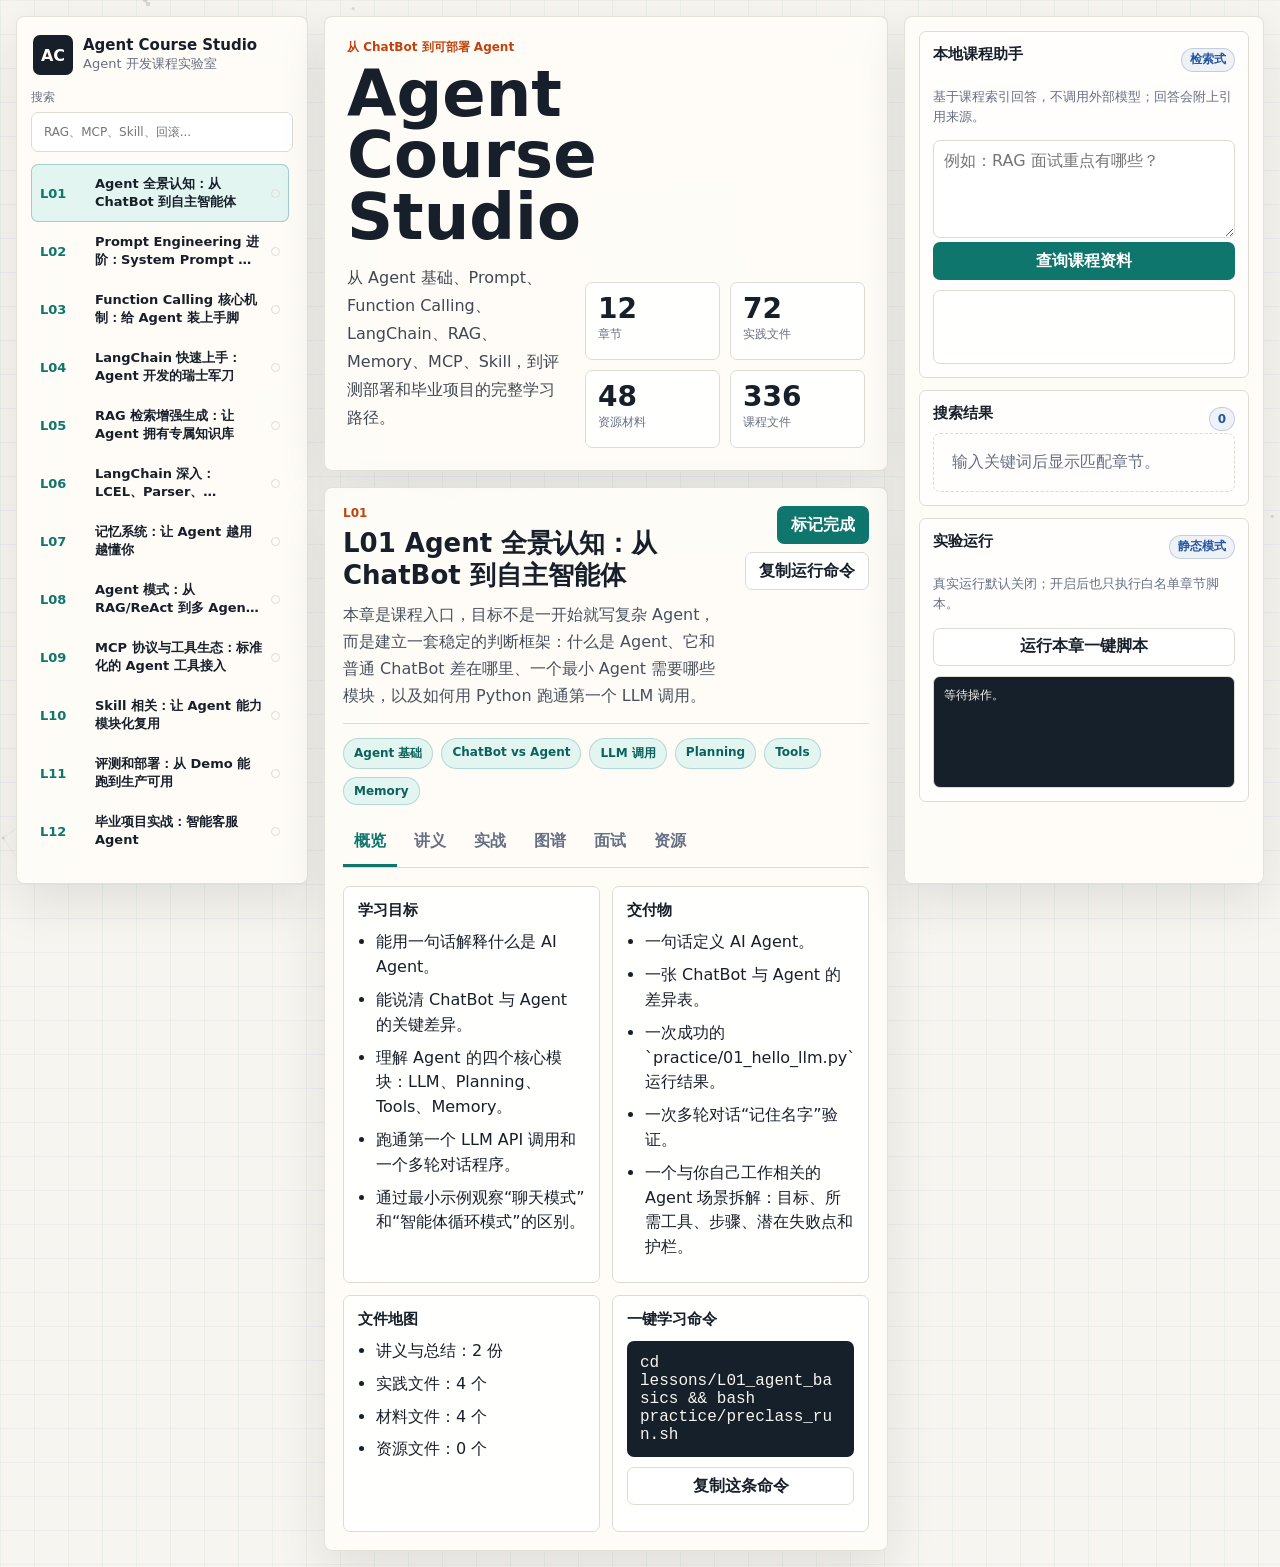
==== apps/agent_course_studio/web/index.html @ 4193399b "Add Agent Course Studio web lab" ====
<!doctype html>
<html lang="zh-CN">
  <head>
    <meta charset="utf-8" />
    <meta name="viewport" content="width=device-width, initial-scale=1" />
    <title>Agent Course Studio</title>
    <link rel="stylesheet" href="./styles.css" />
  </head>
  <body>
    <canvas id="flowCanvas" aria-hidden="true"></canvas>

    <div class="app-shell">
      <aside class="sidebar" aria-label="课程导航">
        <div class="brand">
          <div class="brand-mark">AC</div>
          <div>
            <div class="brand-title">Agent Course Studio</div>
            <div class="brand-subtitle">Agent 开发课程实验室</div>
          </div>
        </div>

        <label class="search-box">
          <span>搜索</span>
          <input id="globalSearch" type="search" placeholder="RAG、MCP、Skill、回滚..." autocomplete="off" />
        </label>

        <nav id="lessonNav" class="lesson-nav"></nav>
      </aside>

      <main class="main">
        <section class="hero-panel">
          <div class="hero-copy">
            <p class="eyebrow">从 ChatBot 到可部署 Agent</p>
            <h1 id="courseTitle">Agent Course Studio</h1>
            <p id="courseDescription" class="hero-description">
              正在加载课程内容...
            </p>
          </div>
          <div id="courseStats" class="stats-grid" aria-label="课程统计"></div>
        </section>

        <section class="workspace">
          <div class="lesson-header">
            <div>
              <p id="lessonCode" class="eyebrow">L01</p>
              <h2 id="lessonTitle">加载中</h2>
              <p id="lessonIntro" class="lesson-intro"></p>
            </div>
            <div class="lesson-actions">
              <button id="toggleDone" class="primary-action" type="button">标记完成</button>
              <button id="copyCommand" class="secondary-action" type="button">复制运行命令</button>
            </div>
          </div>

          <div id="topicPills" class="topic-pills"></div>

          <div class="tabs" role="tablist" aria-label="章节内容">
            <button class="tab active" data-tab="overview" type="button">概览</button>
            <button class="tab" data-tab="lecture" type="button">讲义</button>
            <button class="tab" data-tab="practice" type="button">实战</button>
            <button class="tab" data-tab="trace" type="button">图谱</button>
            <button class="tab" data-tab="interview" type="button">面试</button>
            <button class="tab" data-tab="resources" type="button">资源</button>
          </div>

          <section id="tabContent" class="tab-content" aria-live="polite"></section>
        </section>
      </main>

      <aside class="inspector" aria-label="学习助手">
        <section class="panel">
          <div class="panel-title-row">
            <h2>本地课程助手</h2>
            <span id="assistantMode" class="status-pill">检索式</span>
          </div>
          <p class="muted">
            基于课程索引回答，不调用外部模型；回答会附上引用来源。
          </p>
          <textarea id="assistantQuestion" rows="4" placeholder="例如：RAG 面试重点有哪些？"></textarea>
          <button id="askButton" class="primary-action wide" type="button">查询课程资料</button>
          <div id="assistantAnswer" class="assistant-answer"></div>
        </section>

        <section class="panel">
          <div class="panel-title-row">
            <h2>搜索结果</h2>
            <span id="searchCount" class="status-pill">0</span>
          </div>
          <div id="searchResults" class="search-results"></div>
        </section>

        <section class="panel">
          <div class="panel-title-row">
            <h2>实验运行</h2>
            <span id="runnerStatus" class="status-pill">检测中</span>
          </div>
          <p class="muted">
            真实运行默认关闭；开启后也只执行白名单章节脚本。
          </p>
          <button id="runLesson" class="secondary-action wide" type="button">运行本章一键脚本</button>
          <pre id="runOutput" class="run-output">等待操作。</pre>
        </section>
      </aside>
    </div>

    <div id="toast" class="toast" role="status" aria-live="polite"></div>

    <script src="./data/course_boot.js"></script>
    <script src="./app.js"></script>
  </body>
</html>
---- apps/agent_course_studio/web/styles.css ----
:root {
  --bg: #f7f5ef;
  --surface: #fffdf8;
  --surface-strong: #ffffff;
  --ink: #17202a;
  --muted: #667085;
  --line: #dedbd2;
  --teal: #0f766e;
  --teal-soft: #d9f1ed;
  --coral: #c2410c;
  --amber: #b7791f;
  --blue: #2556a3;
  --shadow: 0 18px 50px rgba(23, 32, 42, 0.1);
  --radius: 8px;
  font-family:
    Inter, ui-sans-serif, system-ui, -apple-system, BlinkMacSystemFont, "Segoe UI",
    "Noto Sans CJK SC", "Microsoft YaHei", sans-serif;
}

* {
  box-sizing: border-box;
}

body {
  margin: 0;
  min-height: 100vh;
  color: var(--ink);
  background:
    linear-gradient(90deg, rgba(15, 118, 110, 0.06) 1px, transparent 1px),
    linear-gradient(rgba(37, 86, 163, 0.045) 1px, transparent 1px),
    var(--bg);
  background-size: 34px 34px;
}

button,
input,
textarea {
  font: inherit;
}

button {
  cursor: pointer;
}

#flowCanvas {
  position: fixed;
  inset: 0;
  width: 100vw;
  height: 100vh;
  z-index: 0;
  opacity: 0.42;
  pointer-events: none;
}

.app-shell {
  position: relative;
  z-index: 1;
  display: grid;
  grid-template-columns: 292px minmax(0, 1fr) 360px;
  gap: 16px;
  min-height: 100vh;
  padding: 16px;
}

.sidebar,
.inspector,
.workspace,
.hero-panel {
  background: rgba(255, 253, 248, 0.9);
  border: 1px solid rgba(222, 219, 210, 0.82);
  box-shadow: var(--shadow);
  backdrop-filter: blur(18px);
}

.sidebar {
  position: sticky;
  top: 16px;
  height: calc(100vh - 32px);
  overflow: hidden;
  display: flex;
  flex-direction: column;
  border-radius: var(--radius);
  padding: 14px;
}

.brand {
  display: flex;
  align-items: center;
  gap: 10px;
  padding: 4px 2px 14px;
}

.brand-mark {
  display: grid;
  place-items: center;
  width: 40px;
  height: 40px;
  border-radius: 7px;
  background: var(--ink);
  color: #fffdf8;
  font-weight: 800;
  letter-spacing: 0;
}

.brand-title {
  font-size: 15px;
  font-weight: 800;
}

.brand-subtitle,
.muted {
  color: var(--muted);
  font-size: 13px;
  line-height: 1.55;
}

.search-box {
  display: grid;
  gap: 6px;
  margin-bottom: 12px;
  color: var(--muted);
  font-size: 12px;
}

.search-box input,
textarea {
  width: 100%;
  border: 1px solid var(--line);
  border-radius: 7px;
  background: var(--surface-strong);
  color: var(--ink);
  outline: none;
}

.search-box input {
  height: 40px;
  padding: 0 12px;
}

textarea {
  resize: vertical;
  padding: 10px;
  min-height: 92px;
}

.search-box input:focus,
textarea:focus {
  border-color: var(--teal);
  box-shadow: 0 0 0 3px rgba(15, 118, 110, 0.12);
}

.lesson-nav {
  overflow: auto;
  padding-right: 4px;
}

.lesson-link {
  width: 100%;
  display: grid;
  grid-template-columns: 46px 1fr auto;
  gap: 9px;
  align-items: center;
  min-height: 58px;
  padding: 8px;
  border: 1px solid transparent;
  border-radius: 7px;
  background: transparent;
  text-align: left;
  color: var(--ink);
}

.lesson-link:hover,
.lesson-link.active {
  border-color: rgba(15, 118, 110, 0.3);
  background: rgba(217, 241, 237, 0.72);
}

.lesson-code {
  color: var(--teal);
  font-weight: 800;
  font-size: 13px;
}

.lesson-name {
  overflow: hidden;
  display: -webkit-box;
  -webkit-line-clamp: 2;
  -webkit-box-orient: vertical;
  font-weight: 700;
  font-size: 13px;
  line-height: 1.35;
}

.done-dot {
  width: 9px;
  height: 9px;
  border-radius: 99px;
  border: 1px solid var(--line);
  background: transparent;
}

.lesson-link.done .done-dot {
  border-color: var(--teal);
  background: var(--teal);
}

.main {
  min-width: 0;
  display: grid;
  gap: 16px;
  align-content: start;
}

.hero-panel {
  min-height: 222px;
  border-radius: var(--radius);
  padding: 22px;
  display: grid;
  grid-template-columns: minmax(0, 1.25fr) minmax(280px, 0.75fr);
  gap: 20px;
  overflow: hidden;
}

.eyebrow {
  margin: 0 0 8px;
  color: var(--coral);
  font-size: 12px;
  font-weight: 800;
  letter-spacing: 0;
}

h1,
h2,
h3 {
  letter-spacing: 0;
}

h1 {
  margin: 0;
  max-width: 760px;
  font-size: clamp(36px, 5vw, 64px);
  line-height: 0.96;
}

.hero-description {
  max-width: 720px;
  color: #3f4852;
  font-size: 16px;
  line-height: 1.75;
}

.stats-grid {
  display: grid;
  grid-template-columns: repeat(2, minmax(0, 1fr));
  gap: 10px;
  align-content: end;
}

.stat {
  min-height: 78px;
  border: 1px solid var(--line);
  border-radius: 7px;
  background: rgba(255, 255, 255, 0.7);
  padding: 12px;
}

.stat strong {
  display: block;
  font-size: 28px;
  line-height: 1;
}

.stat span {
  color: var(--muted);
  font-size: 12px;
}

.workspace {
  border-radius: var(--radius);
  padding: 18px;
  min-height: 620px;
  overflow: hidden;
}

.lesson-header {
  display: flex;
  justify-content: space-between;
  gap: 18px;
  align-items: flex-start;
  border-bottom: 1px solid var(--line);
  padding-bottom: 14px;
}

.lesson-header > div:first-child {
  min-width: 0;
}

.lesson-header h2 {
  margin: 0;
  font-size: 26px;
  line-height: 1.2;
}

.lesson-intro {
  max-width: 820px;
  color: #46515d;
  line-height: 1.7;
  margin: 10px 0 0;
}

.lesson-actions {
  display: flex;
  gap: 8px;
  flex-wrap: wrap;
  justify-content: flex-end;
}

.primary-action,
.secondary-action {
  min-height: 38px;
  border-radius: 7px;
  border: 1px solid transparent;
  padding: 0 13px;
  font-weight: 800;
  white-space: nowrap;
}

.primary-action {
  color: #fff;
  background: var(--teal);
}

.primary-action:hover {
  background: #0b625c;
}

.secondary-action {
  background: var(--surface-strong);
  border-color: var(--line);
  color: var(--ink);
}

.secondary-action:hover {
  border-color: var(--teal);
}

.wide {
  width: 100%;
}

.topic-pills {
  display: flex;
  flex-wrap: wrap;
  gap: 8px;
  padding: 14px 0;
}

.pill {
  border: 1px solid rgba(15, 118, 110, 0.22);
  border-radius: 999px;
  background: rgba(217, 241, 237, 0.72);
  color: #0b625c;
  padding: 6px 10px;
  font-size: 12px;
  font-weight: 700;
}

.tabs {
  display: flex;
  gap: 6px;
  border-bottom: 1px solid var(--line);
  overflow-x: auto;
}

.tab {
  border: 0;
  background: transparent;
  color: var(--muted);
  padding: 12px 11px;
  font-weight: 800;
  border-bottom: 3px solid transparent;
}

.tab.active {
  color: var(--teal);
  border-bottom-color: var(--teal);
}

.tab-content {
  padding-top: 18px;
}

.content-grid {
  display: grid;
  grid-template-columns: repeat(2, minmax(0, 1fr));
  gap: 12px;
}

.content-block,
.file-list,
.markdown-view,
.assistant-answer,
.run-output,
.flow-board {
  border: 1px solid var(--line);
  border-radius: 7px;
  background: rgba(255, 255, 255, 0.74);
}

.content-block {
  padding: 14px;
}

.content-block h3,
.panel h2 {
  margin: 0 0 10px;
  font-size: 15px;
}

.content-block ul {
  margin: 0;
  padding-left: 18px;
}

.content-block li {
  margin: 8px 0;
  line-height: 1.55;
}

.file-list {
  overflow: hidden;
}

.file-row {
  display: grid;
  grid-template-columns: 1fr auto;
  gap: 12px;
  padding: 10px 12px;
  border-bottom: 1px solid var(--line);
  align-items: center;
}

.file-row:last-child {
  border-bottom: 0;
}

.file-row strong {
  font-size: 13px;
}

.file-row small {
  color: var(--muted);
}

.command-box {
  display: grid;
  gap: 10px;
  margin: 12px 0;
}

pre,
code {
  font-family: "SFMono-Regular", Consolas, "Liberation Mono", Menlo, monospace;
}

pre {
  white-space: pre-wrap;
  word-break: break-word;
}

.command-box pre,
.markdown-view pre {
  margin: 0;
  padding: 13px;
  border-radius: 7px;
  background: #16202a;
  color: #f7f5ef;
  overflow: auto;
}

.markdown-view {
  padding: 18px;
  line-height: 1.75;
}

.markdown-view h1 {
  font-size: 30px;
}

.markdown-view h2 {
  margin-top: 28px;
  font-size: 22px;
}

.markdown-view h3 {
  margin-top: 22px;
  font-size: 17px;
}

.markdown-view table {
  width: 100%;
  border-collapse: collapse;
  margin: 14px 0;
  font-size: 13px;
}

.markdown-view th,
.markdown-view td {
  border: 1px solid var(--line);
  padding: 8px;
  vertical-align: top;
}

.markdown-view th {
  background: rgba(217, 241, 237, 0.65);
}

.markdown-view code:not(pre code) {
  padding: 2px 5px;
  border-radius: 5px;
  background: #edf1f0;
  color: #0b625c;
}

.inspector {
  position: sticky;
  top: 16px;
  height: calc(100vh - 32px);
  overflow: auto;
  border-radius: var(--radius);
  padding: 14px;
  display: grid;
  gap: 12px;
  align-content: start;
}

.panel {
  border: 1px solid var(--line);
  border-radius: 7px;
  background: rgba(255, 255, 255, 0.62);
  padding: 13px;
}

.panel-title-row {
  display: flex;
  justify-content: space-between;
  gap: 10px;
  align-items: center;
}

.status-pill {
  display: inline-flex;
  align-items: center;
  min-height: 24px;
  border-radius: 999px;
  border: 1px solid rgba(37, 86, 163, 0.22);
  padding: 0 8px;
  color: var(--blue);
  background: rgba(37, 86, 163, 0.08);
  font-size: 12px;
  font-weight: 800;
}

.assistant-answer {
  min-height: 74px;
  margin-top: 10px;
  padding: 11px;
  font-size: 13px;
  line-height: 1.65;
}

.search-results {
  display: grid;
  gap: 8px;
}

.search-hit {
  border: 1px solid var(--line);
  border-radius: 7px;
  background: rgba(255, 255, 255, 0.68);
  padding: 10px;
}

.search-hit button {
  border: 0;
  background: transparent;
  padding: 0;
  color: var(--teal);
  text-align: left;
  font-weight: 800;
}

.search-hit p {
  margin: 6px 0 0;
  color: var(--muted);
  font-size: 12px;
  line-height: 1.5;
}

.run-output {
  min-height: 112px;
  max-height: 280px;
  overflow: auto;
  padding: 10px;
  margin: 10px 0 0;
  background: #16202a;
  color: #f7f5ef;
  font-size: 12px;
}

.flow-board {
  padding: 16px;
  overflow: auto;
}

.flow-board h3 {
  margin: 0;
  font-size: 22px;
}

.flow-lane {
  position: relative;
  display: grid;
  grid-template-columns: repeat(6, minmax(104px, 1fr));
  gap: 10px;
  margin-top: 16px;
}

.flow-lane::before {
  content: "";
  position: absolute;
  left: 7%;
  right: 7%;
  top: 29px;
  height: 2px;
  background: linear-gradient(90deg, var(--teal), var(--amber), var(--blue));
  opacity: 0.45;
}

.flow-node {
  position: relative;
  min-height: 94px;
  border: 1px solid rgba(15, 118, 110, 0.22);
  border-radius: 7px;
  background: rgba(255, 253, 248, 0.94);
  padding: 12px;
}

.flow-node span {
  display: inline-grid;
  place-items: center;
  width: 34px;
  height: 34px;
  border-radius: 999px;
  background: var(--ink);
  color: #fffdf8;
  font-size: 12px;
  font-weight: 800;
}

.flow-node strong {
  display: block;
  margin-top: 11px;
  line-height: 1.35;
}

.toast {
  position: fixed;
  left: 50%;
  bottom: 20px;
  transform: translateX(-50%) translateY(20px);
  opacity: 0;
  pointer-events: none;
  background: var(--ink);
  color: #fff;
  border-radius: 7px;
  padding: 10px 14px;
  font-weight: 700;
  transition: 160ms ease;
  z-index: 8;
}

.toast.show {
  opacity: 1;
  transform: translateX(-50%) translateY(0);
}

.empty {
  color: var(--muted);
  border: 1px dashed var(--line);
  border-radius: 7px;
  padding: 18px;
}

@media (max-width: 1180px) {
  .app-shell {
    grid-template-columns: 250px minmax(0, 1fr);
  }

  .inspector {
    position: static;
    height: auto;
    grid-column: 1 / -1;
    grid-template-columns: repeat(3, minmax(0, 1fr));
  }
}

@media (max-width: 820px) {
  .app-shell {
    display: block;
    padding: 10px;
  }

  .sidebar,
  .inspector {
    position: static;
    height: auto;
    margin-bottom: 12px;
  }

  .lesson-nav {
    display: grid;
    grid-auto-flow: column;
    grid-auto-columns: 220px;
    overflow-x: auto;
  }

  .hero-panel,
  .content-grid,
  .flow-lane,
  .inspector {
    grid-template-columns: 1fr;
  }

  .flow-lane::before {
    display: none;
  }

  .hero-panel,
  .workspace {
    margin-bottom: 12px;
  }

  .lesson-header {
    display: grid;
  }

  .lesson-actions {
    justify-content: stretch;
  }

  .lesson-actions button {
    flex: 1 1 160px;
  }

  h1 {
    font-size: 38px;
  }
}
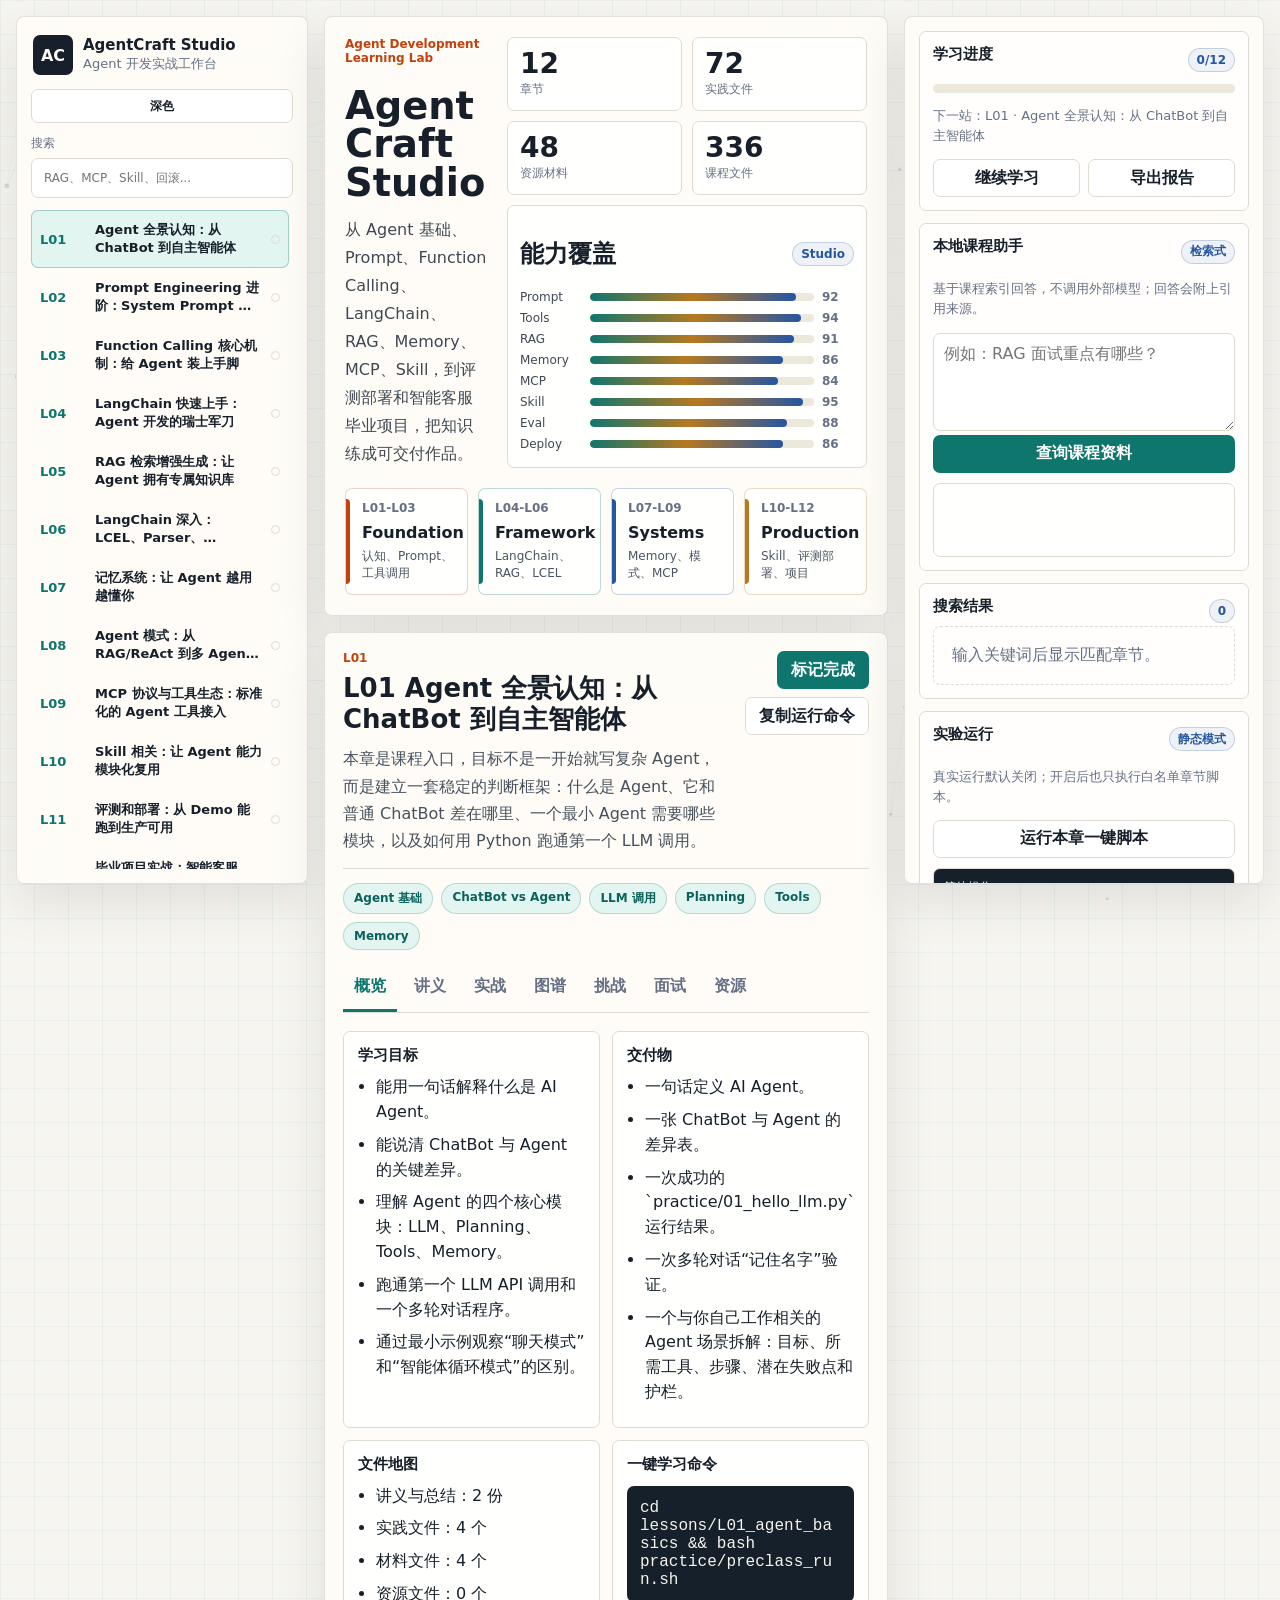
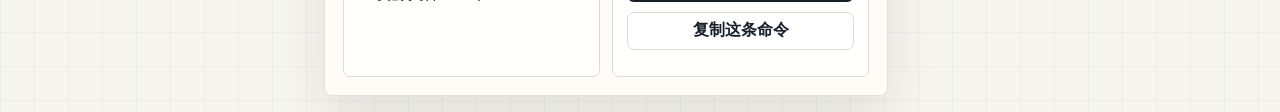
==== commit a1cbe8b6: "Polish AgentCraft Studio experience" ====
--- a/apps/agent_course_studio/web/index.html
+++ b/apps/agent_course_studio/web/index.html
@@ -3,7 +3,7 @@
   <head>
     <meta charset="utf-8" />
     <meta name="viewport" content="width=device-width, initial-scale=1" />
-    <title>Agent Course Studio</title>
+    <title>AgentCraft Studio</title>
     <link rel="stylesheet" href="./styles.css" />
   </head>
   <body>
@@ -14,10 +14,12 @@
         <div class="brand">
           <div class="brand-mark">AC</div>
           <div>
-            <div class="brand-title">Agent Course Studio</div>
-            <div class="brand-subtitle">Agent 开发课程实验室</div>
+            <div class="brand-title">AgentCraft Studio</div>
+            <div class="brand-subtitle">Agent 开发实战工作台</div>
           </div>
         </div>
+
+        <button id="themeToggle" class="theme-toggle" type="button" aria-label="切换深浅主题">深色</button>
 
         <label class="search-box">
           <span>搜索</span>
@@ -28,15 +30,23 @@
       </aside>
 
       <main class="main">
-        <section class="hero-panel">
-          <div class="hero-copy">
-            <p class="eyebrow">从 ChatBot 到可部署 Agent</p>
-            <h1 id="courseTitle">Agent Course Studio</h1>
-            <p id="courseDescription" class="hero-description">
-              正在加载课程内容...
-            </p>
+        <section class="studio-header">
+          <div class="studio-copy">
+            <p class="eyebrow">Agent Development Learning Lab</p>
+            <h1 id="courseTitle">AgentCraft Studio</h1>
+            <p id="courseDescription" class="studio-description">正在加载课程内容...</p>
           </div>
-          <div id="courseStats" class="stats-grid" aria-label="课程统计"></div>
+          <div class="studio-dashboard">
+            <div id="courseStats" class="stats-grid" aria-label="课程统计"></div>
+            <div class="coverage-panel">
+              <div class="panel-title-row">
+                <h2>能力覆盖</h2>
+                <span class="status-pill">Studio</span>
+              </div>
+              <div id="coverageBars" class="coverage-bars"></div>
+            </div>
+          </div>
+          <div id="phaseStrip" class="phase-strip" aria-label="课程阶段"></div>
         </section>
 
         <section class="workspace">
@@ -59,6 +69,7 @@
             <button class="tab" data-tab="lecture" type="button">讲义</button>
             <button class="tab" data-tab="practice" type="button">实战</button>
             <button class="tab" data-tab="trace" type="button">图谱</button>
+            <button class="tab" data-tab="challenge" type="button">挑战</button>
             <button class="tab" data-tab="interview" type="button">面试</button>
             <button class="tab" data-tab="resources" type="button">资源</button>
           </div>
@@ -68,6 +79,15 @@
       </main>
 
       <aside class="inspector" aria-label="学习助手">
+        <section id="progressSummary" class="panel progress-panel" aria-label="学习进度">
+          <div class="panel-title-row">
+            <h2>学习进度</h2>
+            <span class="status-pill">0/12</span>
+          </div>
+          <div class="progress-track" aria-label="完成率 0%"><i style="width:0%"></i></div>
+          <p class="muted">从 L01 开始建立 Agent 基础，再一路推进到毕业项目。</p>
+        </section>
+
         <section class="panel">
           <div class="panel-title-row">
             <h2>本地课程助手</h2>
--- a/apps/agent_course_studio/web/styles.css
+++ b/apps/agent_course_studio/web/styles.css
@@ -32,6 +32,22 @@
   background-size: 34px 34px;
 }
 
+body[data-theme="dark"] {
+  --bg: #181713;
+  --surface: #24221d;
+  --surface-strong: #2d2a23;
+  --ink: #f7f5ef;
+  --muted: #b8b2a5;
+  --line: #494237;
+  --teal-soft: rgba(15, 118, 110, 0.22);
+  --shadow: 0 18px 50px rgba(0, 0, 0, 0.28);
+  background:
+    linear-gradient(90deg, rgba(15, 118, 110, 0.08) 1px, transparent 1px),
+    linear-gradient(rgba(183, 121, 31, 0.06) 1px, transparent 1px),
+    var(--bg);
+  background-size: 34px 34px;
+}
+
 button,
 input,
 textarea {
@@ -65,11 +81,19 @@
 .sidebar,
 .inspector,
 .workspace,
-.hero-panel {
+.studio-header {
   background: rgba(255, 253, 248, 0.9);
   border: 1px solid rgba(222, 219, 210, 0.82);
   box-shadow: var(--shadow);
   backdrop-filter: blur(18px);
+}
+
+body[data-theme="dark"] .sidebar,
+body[data-theme="dark"] .inspector,
+body[data-theme="dark"] .workspace,
+body[data-theme="dark"] .studio-header {
+  background: rgba(36, 34, 29, 0.92);
+  border-color: rgba(73, 66, 55, 0.9);
 }
 
 .sidebar {
@@ -90,6 +114,22 @@
   padding: 4px 2px 14px;
 }
 
+.theme-toggle {
+  width: 100%;
+  min-height: 34px;
+  margin: 0 0 12px;
+  border: 1px solid var(--line);
+  border-radius: 7px;
+  background: var(--surface-strong);
+  color: var(--ink);
+  font-size: 12px;
+  font-weight: 900;
+}
+
+.theme-toggle:hover {
+  border-color: var(--teal);
+}
+
 .brand-mark {
   display: grid;
   place-items: center;
@@ -211,14 +251,21 @@
   align-content: start;
 }
 
-.hero-panel {
-  min-height: 222px;
+.studio-header {
+  min-height: 310px;
   border-radius: var(--radius);
-  padding: 22px;
-  display: grid;
-  grid-template-columns: minmax(0, 1.25fr) minmax(280px, 0.75fr);
+  padding: 20px;
+  display: grid;
+  grid-template-columns: minmax(0, 1fr) 360px;
   gap: 20px;
   overflow: hidden;
+}
+
+.studio-copy {
+  min-width: 0;
+  display: grid;
+  align-content: center;
+  gap: 14px;
 }
 
 .eyebrow {
@@ -238,26 +285,141 @@
 h1 {
   margin: 0;
   max-width: 760px;
-  font-size: clamp(36px, 5vw, 64px);
-  line-height: 0.96;
-}
-
-.hero-description {
+  font-size: clamp(34px, 3vw, 40px);
+  line-height: 1;
+  overflow-wrap: anywhere;
+}
+
+.studio-description {
   max-width: 720px;
   color: #3f4852;
   font-size: 16px;
   line-height: 1.75;
+  margin: 0;
+}
+
+body[data-theme="dark"] .studio-description,
+body[data-theme="dark"] .lesson-intro,
+body[data-theme="dark"] .phase-card small,
+body[data-theme="dark"] .file-row small,
+body[data-theme="dark"] .search-hit p,
+body[data-theme="dark"] .question-card details,
+body[data-theme="dark"] .project-showcase-grid span {
+  color: var(--muted);
+}
+
+.phase-strip {
+  grid-column: 1 / -1;
+  display: grid;
+  grid-template-columns: repeat(4, minmax(0, 1fr));
+  gap: 10px;
+}
+
+.phase-card {
+  position: relative;
+  min-height: 86px;
+  border: 1px solid var(--line);
+  border-radius: 7px;
+  background: rgba(255, 255, 255, 0.72);
+  padding: 12px 12px 12px 16px;
+  overflow: hidden;
+}
+
+body[data-theme="dark"] .phase-card,
+body[data-theme="dark"] .stat,
+body[data-theme="dark"] .coverage-panel,
+body[data-theme="dark"] .progress-panel,
+body[data-theme="dark"] .content-block,
+body[data-theme="dark"] .file-list,
+body[data-theme="dark"] .markdown-view,
+body[data-theme="dark"] .assistant-answer,
+body[data-theme="dark"] .flow-board,
+body[data-theme="dark"] .panel,
+body[data-theme="dark"] .search-hit,
+body[data-theme="dark"] .question-card,
+body[data-theme="dark"] .project-showcase {
+  background: rgba(45, 42, 35, 0.78);
+  border-color: var(--line);
+}
+
+.phase-card::before {
+  content: "";
+  position: absolute;
+  inset: 10px auto 10px 0;
+  width: 4px;
+  border-radius: 0 999px 999px 0;
+  background: var(--teal);
+}
+
+.phase-card span {
+  display: block;
+  color: var(--muted);
+  font-size: 12px;
+  font-weight: 800;
+}
+
+.phase-card strong {
+  display: block;
+  margin-top: 8px;
+  font-size: 16px;
+  line-height: 1.2;
+}
+
+.phase-card small {
+  display: block;
+  margin-top: 6px;
+  color: #4b5563;
+  font-size: 12px;
+  line-height: 1.4;
+}
+
+.phase-card.coral {
+  border-color: rgba(194, 65, 12, 0.24);
+}
+
+.phase-card.coral::before {
+  background: var(--coral);
+}
+
+.phase-card.teal {
+  border-color: rgba(15, 118, 110, 0.28);
+}
+
+.phase-card.teal::before {
+  background: var(--teal);
+}
+
+.phase-card.blue {
+  border-color: rgba(37, 86, 163, 0.26);
+}
+
+.phase-card.blue::before {
+  background: var(--blue);
+}
+
+.phase-card.amber {
+  border-color: rgba(183, 121, 31, 0.28);
+}
+
+.phase-card.amber::before {
+  background: var(--amber);
+}
+
+.studio-dashboard {
+  display: grid;
+  grid-template-rows: auto 1fr;
+  gap: 10px;
 }
 
 .stats-grid {
   display: grid;
   grid-template-columns: repeat(2, minmax(0, 1fr));
   gap: 10px;
-  align-content: end;
+  align-content: start;
 }
 
 .stat {
-  min-height: 78px;
+  min-height: 72px;
   border: 1px solid var(--line);
   border-radius: 7px;
   background: rgba(255, 255, 255, 0.7);
@@ -268,6 +430,80 @@
   display: block;
   font-size: 28px;
   line-height: 1;
+}
+
+.coverage-panel {
+  border: 1px solid var(--line);
+  border-radius: 7px;
+  background: rgba(255, 255, 255, 0.7);
+  padding: 12px;
+}
+
+.progress-panel {
+  border: 1px solid rgba(15, 118, 110, 0.22);
+  border-radius: 7px;
+  background: rgba(255, 255, 255, 0.72);
+  padding: 12px;
+}
+
+.progress-panel h2 {
+  margin: 0;
+  font-size: 15px;
+}
+
+.progress-track {
+  height: 9px;
+  margin: 10px 0;
+  border-radius: 999px;
+  background: #ece8dc;
+  overflow: hidden;
+}
+
+.progress-track i {
+  display: block;
+  height: 100%;
+  border-radius: inherit;
+  background: linear-gradient(90deg, var(--teal), var(--blue));
+}
+
+.progress-actions {
+  display: grid;
+  grid-template-columns: repeat(2, minmax(0, 1fr));
+  gap: 8px;
+}
+
+.coverage-bars {
+  display: grid;
+  gap: 7px;
+}
+
+.coverage-row {
+  display: grid;
+  grid-template-columns: 62px 1fr 32px;
+  gap: 8px;
+  align-items: center;
+  color: #3f4852;
+  font-size: 12px;
+}
+
+.coverage-track {
+  height: 8px;
+  border-radius: 999px;
+  background: #ece8dc;
+  overflow: hidden;
+}
+
+.coverage-track i {
+  display: block;
+  height: 100%;
+  border-radius: inherit;
+  background: linear-gradient(90deg, var(--teal), var(--amber), var(--blue));
+}
+
+.coverage-row em {
+  color: var(--muted);
+  font-style: normal;
+  font-weight: 800;
 }
 
 .stat span {
@@ -520,6 +756,18 @@
   border-radius: 5px;
   background: #edf1f0;
   color: #0b625c;
+}
+
+body[data-theme="dark"] .command-box pre,
+body[data-theme="dark"] .markdown-view pre,
+body[data-theme="dark"] .run-output {
+  background: #11100d;
+  color: #f7f5ef;
+}
+
+body[data-theme="dark"] .markdown-view code:not(pre code) {
+  background: rgba(15, 118, 110, 0.24);
+  color: #9ee4d8;
 }
 
 .inspector {
@@ -597,6 +845,13 @@
   line-height: 1.5;
 }
 
+.search-hit mark {
+  border-radius: 4px;
+  background: rgba(183, 121, 31, 0.22);
+  color: var(--ink);
+  padding: 0 2px;
+}
+
 .run-output {
   min-height: 112px;
   max-height: 280px;
@@ -664,6 +919,157 @@
   line-height: 1.35;
 }
 
+.challenge-hero,
+.interview-deck {
+  border: 1px solid var(--line);
+  border-radius: 7px;
+  background:
+    linear-gradient(135deg, rgba(15, 118, 110, 0.1), rgba(37, 86, 163, 0.08)),
+    rgba(255, 255, 255, 0.78);
+  padding: 16px;
+}
+
+.challenge-hero {
+  display: grid;
+  grid-template-columns: minmax(0, 1fr) 150px;
+  gap: 14px;
+  align-items: center;
+}
+
+.challenge-hero h3,
+.interview-deck h3 {
+  margin: 0;
+  font-size: 22px;
+}
+
+.challenge-score {
+  display: grid;
+  place-items: center;
+  min-height: 120px;
+  border: 1px solid rgba(15, 118, 110, 0.24);
+  border-radius: 7px;
+  background: rgba(255, 253, 248, 0.82);
+}
+
+.challenge-score strong {
+  font-size: 42px;
+  line-height: 1;
+}
+
+.challenge-score span {
+  color: var(--muted);
+  font-size: 12px;
+  font-weight: 800;
+}
+
+.question-grid,
+.interview-card-grid {
+  display: grid;
+  grid-template-columns: repeat(2, minmax(0, 1fr));
+  gap: 12px;
+}
+
+.interview-card-grid {
+  margin-top: 14px;
+}
+
+.question-card {
+  border: 1px solid var(--line);
+  border-radius: 7px;
+  background: rgba(255, 255, 255, 0.78);
+  padding: 14px;
+}
+
+.question-card.compact {
+  padding: 12px;
+}
+
+.question-index {
+  display: inline-flex;
+  min-height: 24px;
+  align-items: center;
+  border-radius: 999px;
+  background: rgba(15, 118, 110, 0.12);
+  color: var(--teal);
+  padding: 0 9px;
+  font-size: 12px;
+  font-weight: 900;
+}
+
+.question-card h3 {
+  margin: 10px 0 12px;
+  font-size: 15px;
+  line-height: 1.45;
+}
+
+.question-card details {
+  color: #3f4852;
+  font-size: 13px;
+  line-height: 1.6;
+}
+
+.question-card summary {
+  color: var(--blue);
+  font-weight: 900;
+  cursor: pointer;
+}
+
+.project-showcase {
+  display: grid;
+  gap: 14px;
+  margin-bottom: 12px;
+  border: 1px solid var(--line);
+  border-radius: 7px;
+  background:
+    linear-gradient(135deg, rgba(194, 65, 12, 0.08), rgba(15, 118, 110, 0.08)),
+    rgba(255, 255, 255, 0.78);
+  padding: 16px;
+}
+
+.project-showcase h3 {
+  margin: 0;
+  font-size: 24px;
+}
+
+.project-showcase-grid {
+  display: grid;
+  grid-template-columns: repeat(4, minmax(0, 1fr));
+  gap: 10px;
+}
+
+.project-showcase-grid article {
+  border: 1px solid rgba(15, 118, 110, 0.22);
+  border-radius: 7px;
+  background: rgba(255, 253, 248, 0.74);
+  padding: 12px;
+}
+
+body[data-theme="dark"] .project-showcase-grid article {
+  background: rgba(36, 34, 29, 0.72);
+  border-color: var(--line);
+}
+
+.project-showcase-grid strong,
+.project-showcase-grid span {
+  display: block;
+}
+
+.project-showcase-grid strong {
+  margin-bottom: 6px;
+}
+
+.project-showcase-grid span {
+  color: #46515d;
+  font-size: 12px;
+  line-height: 1.55;
+}
+
+.showcase-actions {
+  display: flex;
+  flex-wrap: wrap;
+  gap: 8px;
+}
+
 .toast {
   position: fixed;
   left: 50%;
@@ -725,9 +1131,13 @@
     overflow-x: auto;
   }
 
-  .hero-panel,
+  .studio-header,
   .content-grid,
   .flow-lane,
+  .question-grid,
+  .interview-card-grid,
+  .challenge-hero,
+  .project-showcase-grid,
   .inspector {
     grid-template-columns: 1fr;
   }
@@ -736,11 +1146,15 @@
     display: none;
   }
 
-  .hero-panel,
+  .studio-header,
   .workspace {
     margin-bottom: 12px;
   }
 
+  .phase-strip {
+    grid-template-columns: repeat(2, minmax(0, 1fr));
+  }
+
   .lesson-header {
     display: grid;
   }
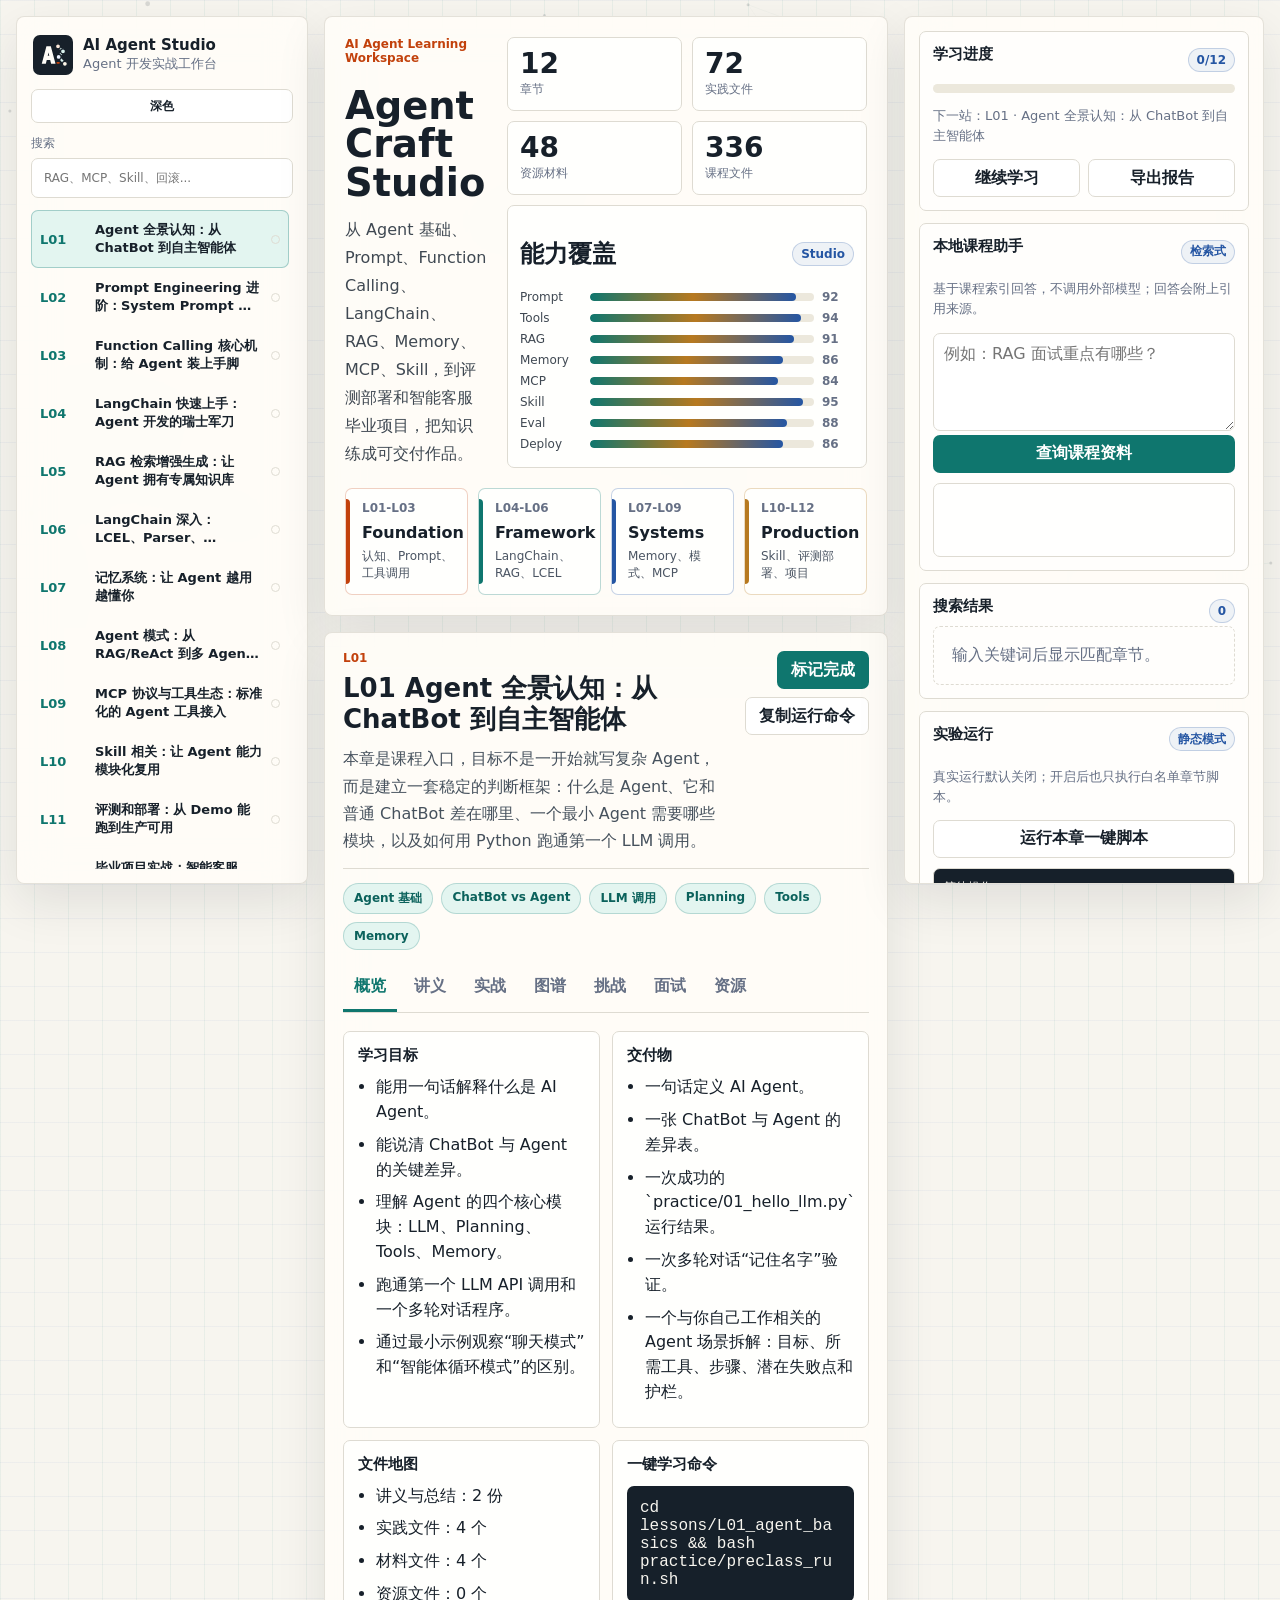
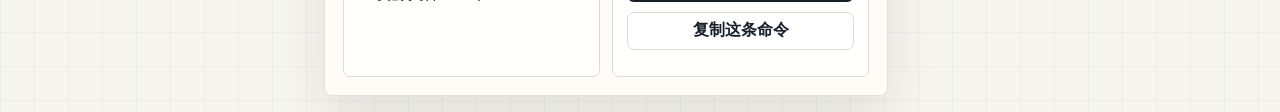
==== commit 8d078315: "Add AI Agent Studio brand identity assets" ====
--- a/apps/agent_course_studio/web/index.html
+++ b/apps/agent_course_studio/web/index.html
@@ -3,7 +3,8 @@
   <head>
     <meta charset="utf-8" />
     <meta name="viewport" content="width=device-width, initial-scale=1" />
-    <title>AgentCraft Studio</title>
+    <title>AI Agent Studio</title>
+    <link rel="icon" href="./assets/favicon.svg" type="image/svg+xml" />
     <link rel="stylesheet" href="./styles.css" />
   </head>
   <body>
@@ -12,9 +13,11 @@
     <div class="app-shell">
       <aside class="sidebar" aria-label="课程导航">
         <div class="brand">
-          <div class="brand-mark">AC</div>
+          <div class="brand-mark" aria-hidden="true">
+            <img src="./assets/ai-agent-studio-mark.svg" alt="" />
+          </div>
           <div>
-            <div class="brand-title">AgentCraft Studio</div>
+            <div class="brand-title">AI Agent Studio</div>
             <div class="brand-subtitle">Agent 开发实战工作台</div>
           </div>
         </div>
@@ -32,8 +35,8 @@
       <main class="main">
         <section class="studio-header">
           <div class="studio-copy">
-            <p class="eyebrow">Agent Development Learning Lab</p>
-            <h1 id="courseTitle">AgentCraft Studio</h1>
+            <p class="eyebrow">AI Agent Learning Workspace</p>
+            <h1 id="courseTitle">AI Agent Studio</h1>
             <p id="courseDescription" class="studio-description">正在加载课程内容...</p>
           </div>
           <div class="studio-dashboard">
--- a/apps/agent_course_studio/web/styles.css
+++ b/apps/agent_course_studio/web/styles.css
@@ -137,9 +137,13 @@
   height: 40px;
   border-radius: 7px;
   background: var(--ink);
-  color: #fffdf8;
-  font-weight: 800;
-  letter-spacing: 0;
+  overflow: hidden;
+}
+
+.brand-mark img {
+  display: block;
+  width: 40px;
+  height: 40px;
 }
 
 .brand-title {
